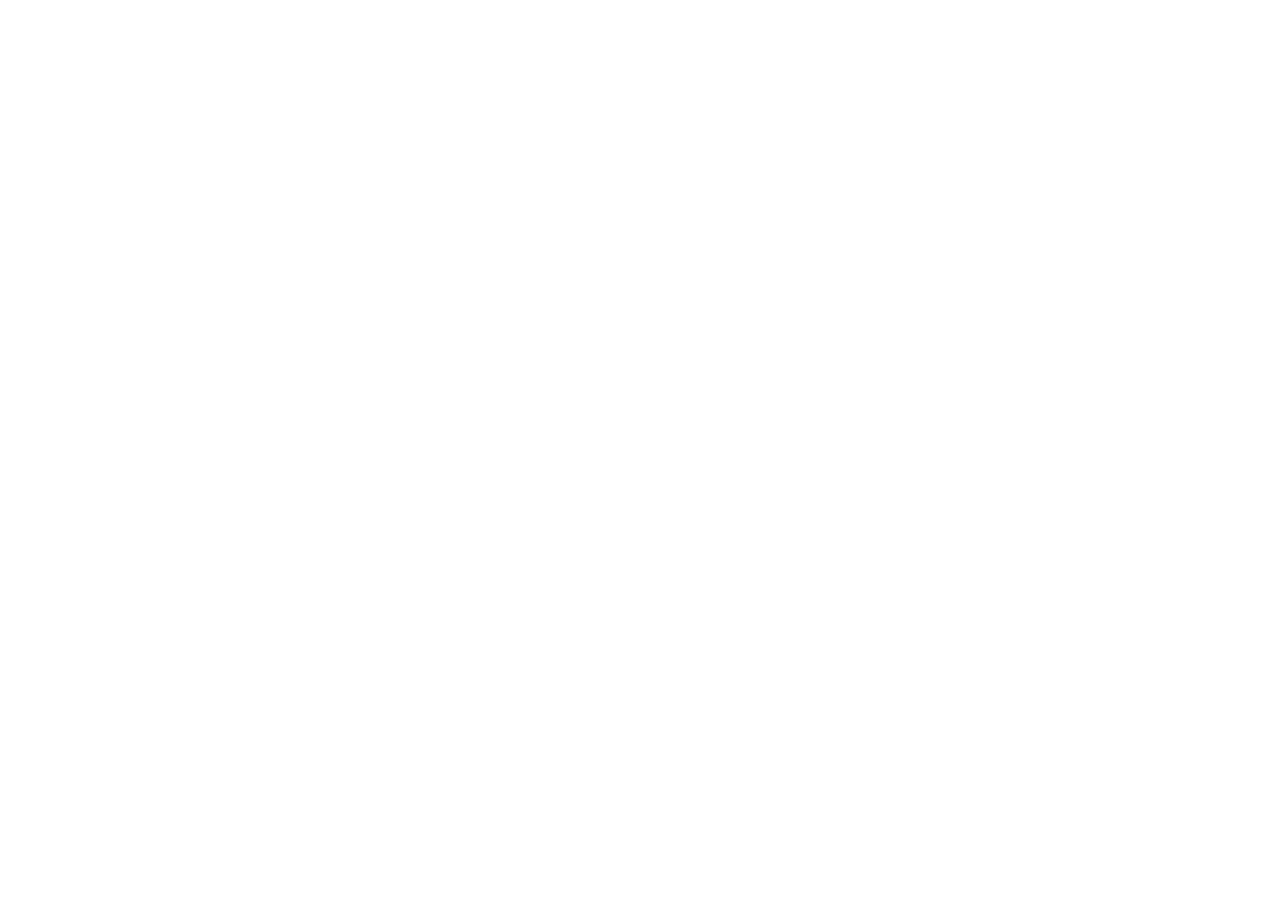
==== index.html @ bb88900d "start project" ====
<!DOCTYPE html>
<html lang="en">
<head>
  <meta charset="UTF-8">
  <title>dressw</title>
  <meta name="viewport"
        content="width=device-width, user-scalable=no, initial-scale=1.0, maximum-scale=1.0, minimum-scale=1.0">
  <meta http-equiv="X-UA-Compatible" content="ie=edge">
  <link rel="stylesheet" href="normalize.css">
  <link rel="stylesheet" href="css/style.css">
</head>
<body>

</body>
</html>
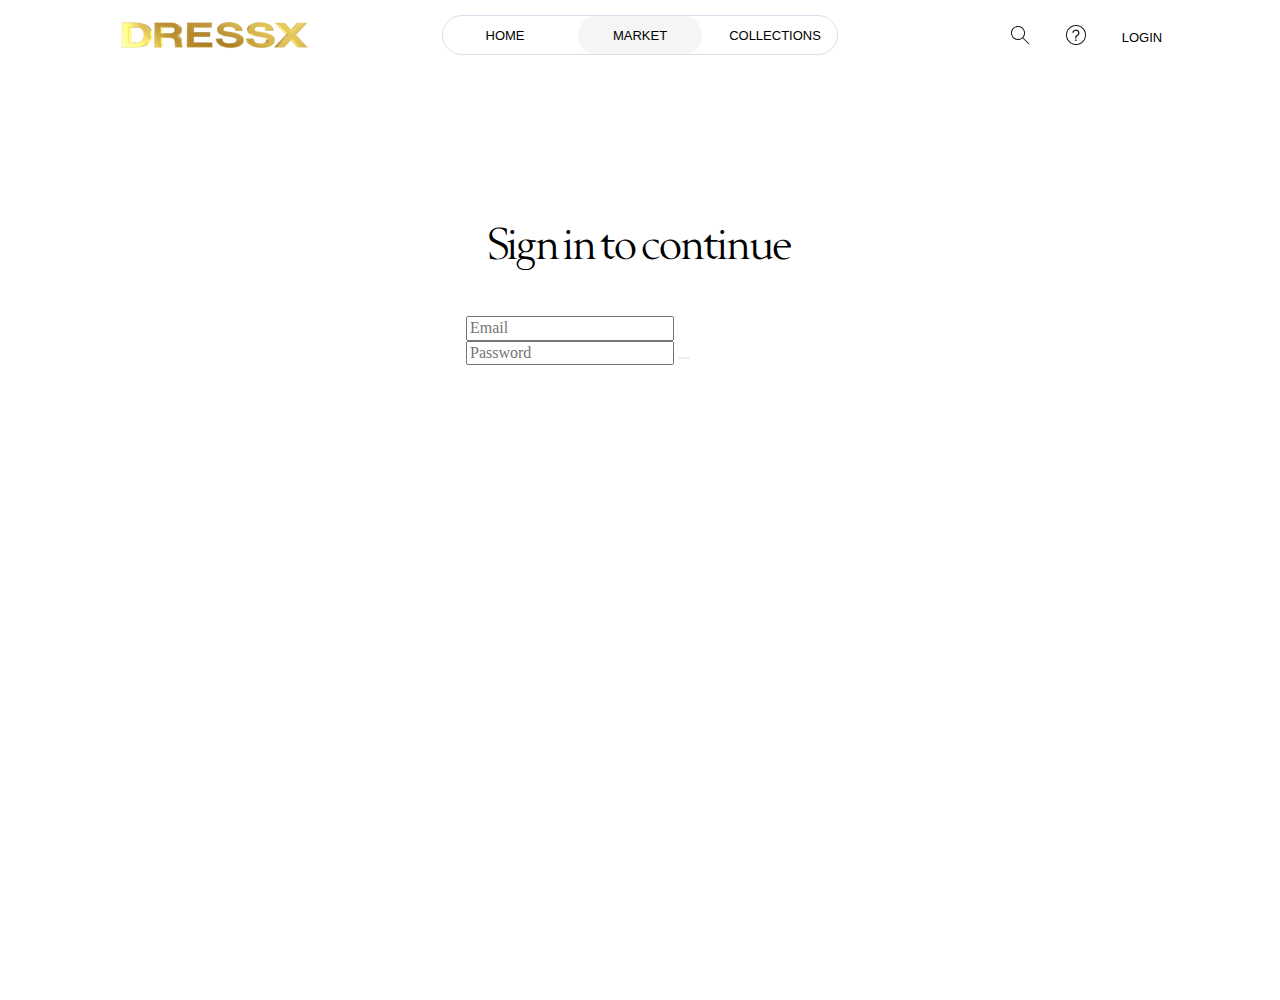
==== commit 4c01ce67: "end page sing-in" ====
--- a/index.html
+++ b/index.html
@@ -2,7 +2,7 @@
 <html lang="en">
 <head>
   <meta charset="UTF-8">
-  <title>dressw</title>
+  <title>Sign in to continue</title>
   <meta name="viewport"
         content="width=device-width, user-scalable=no, initial-scale=1.0, maximum-scale=1.0, minimum-scale=1.0">
   <meta http-equiv="X-UA-Compatible" content="ie=edge">
@@ -10,6 +10,34 @@
   <link rel="stylesheet" href="css/style.css">
 </head>
 <body>
-
+  <div class="container">
+    <header class="header">
+      <div class="logo">
+        <a href="#!" class="logo__link">
+          <img src="assets/logo-header.png" alt="logo" class="logo__img">
+        </a>
+      </div>
+      <div class="tabs">
+        <div class="tabs__item">home</div>
+        <div class="tabs__item tabs__item_active">market</div>
+        <div class="tabs__item">collections</div>
+      </div>
+      <div class="login-block">
+        <div class="login-block__inner">
+          <img src="assets/icon-search.png" alt="search">
+          <img src="assets/icon-question.png" alt="question">
+          <div class="login">login</div>
+        </div>
+      </div>
+    </header>
+    <div class="form-block">
+      <form class="form">
+        <legend class="form__legend">Sign in to continue</legend>
+        <input class="form__input input" type="email" required placeholder="Email">
+        <input class="form__input input" type="text" required placeholder="Password">
+        <button></button>
+      </form>
+    </div>
+  </div>
 </body>
 </html>
--- a/css/style.css
+++ b/css/style.css
@@ -0,0 +1,128 @@
+html {
+  box-sizing: border-box;
+  scroll-behavior: smooth; }
+
+*, *::before, *::after {
+  box-sizing: inherit; }
+
+li {
+  list-style-type: none; }
+
+a {
+  text-decoration: none; }
+
+img {
+  max-width: 100%;
+  height: auto; }
+
+body {
+  margin: 0;
+  overflow-x: hidden; }
+
+ul,
+h1,
+h2,
+h3,
+h4,
+h5,
+h6 {
+  padding: 0;
+  margin: 0; }
+
+button {
+  cursor: pointer;
+  color: #ffffff;
+  border: none; }
+
+.container {
+  max-width: 1680px;
+  min-height: 985px;
+  margin: 0 auto; }
+
+@font-face {
+  font-family: 'TT DRESSX';
+  src: url("../fonts/KoPubBatang-Regular.ttf"); }
+@font-face {
+  font-family: 'Teodor';
+  src: url("../fonts/OPTIBerling-Agency.otf"); }
+@font-face {
+  font-family: 'TT Hoves';
+  src: url("../fonts/TTHoves-Regular.ttf"); }
+.header {
+  margin: 15px 120px;
+  display: flex;
+  justify-content: space-between;
+  align-items: flex-start;
+  flex-direction: row;
+  flex-wrap: nowrap; }
+
+.logo, .login-block {
+  width: 190px;
+  height: 30px; }
+
+.logo {
+  margin: auto 0; }
+
+.tabs {
+  display: flex;
+  justify-content: space-between;
+  align-items: flex-start;
+  flex-direction: row;
+  flex-wrap: nowrap;
+  width: 396px;
+  height: 40px;
+  border: 1px solid #DADFEB;
+  border-radius: 70px; }
+  .tabs__item {
+    width: 124px;
+    height: 100%;
+    border-radius: 100px;
+    font-family: "TT DRESSX", sans-serif;
+    font-style: normal;
+    font-weight: 400;
+    font-size: 13px;
+    text-transform: uppercase;
+    text-align: center;
+    line-height: 40px; }
+    .tabs__item_active {
+      background: #F5F5F5; }
+
+.login-block {
+  font-family: "TT DRESSX", sans-serif;
+  font-style: normal;
+  font-weight: 400;
+  font-size: 13px;
+  width: 190px;
+  height: 20px;
+  margin-top: auto;
+  margin-bottom: auto;
+  text-transform: uppercase; }
+  .login-block__inner {
+    width: 152.2px;
+    height: 20px;
+    margin: auto 0 auto 40px;
+    display: flex;
+    justify-content: space-between;
+    align-items: flex-start;
+    flex-direction: row;
+    flex-wrap: nowrap; }
+  .login-block .login {
+    padding-top: 6px; }
+
+.form-block {
+  margin: 165px auto 0 auto;
+  width: 348px; }
+
+.form {
+  width: 100%; }
+  .form__legend {
+    width: 100%;
+    margin-bottom: 44.5px;
+    font-family: "Teodor", sans-serif;
+    font-style: normal;
+    font-weight: 400;
+    font-size: 45px;
+    letter-spacing: -0.02em;
+    text-align: center; }
+
+/*# sourceMappingURL=style.css.map */
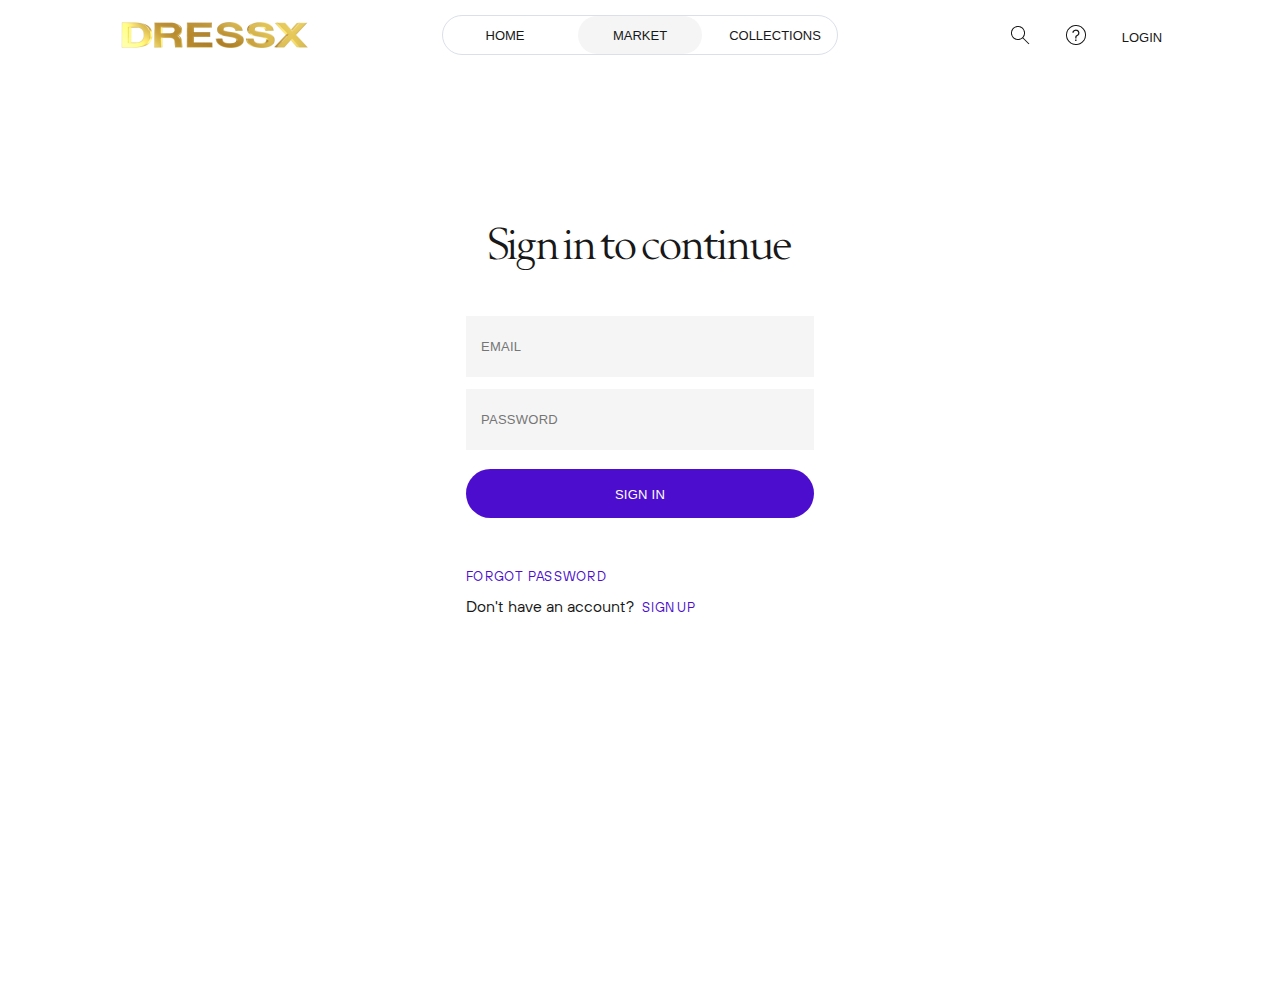
==== commit dae1fd42: "adaptive page sign in for mobile" ====
--- a/index.html
+++ b/index.html
@@ -12,6 +12,10 @@
 <body>
   <div class="container">
     <header class="header">
+      <div class="burger">
+        <span class="burger__item burger_top"></span>
+        <span class="burger__item burger_bottom"></span>
+      </div>
       <div class="logo">
         <a href="#!" class="logo__link">
           <img src="assets/logo-header.png" alt="logo" class="logo__img">
@@ -24,9 +28,9 @@
       </div>
       <div class="login-block">
         <div class="login-block__inner">
-          <img src="assets/icon-search.png" alt="search">
-          <img src="assets/icon-question.png" alt="question">
-          <div class="login">login</div>
+          <img class="login-block__search" src="assets/icon-search.png" alt="search">
+          <img class="login-block__question" src="assets/icon-question.png" alt="question">
+          <a href="#!" class="login-block__login">login</a>
         </div>
       </div>
     </header>
@@ -35,8 +39,12 @@
         <legend class="form__legend">Sign in to continue</legend>
         <input class="form__input input" type="email" required placeholder="Email">
         <input class="form__input input" type="text" required placeholder="Password">
-        <button></button>
+        <button class="btn">sign in</button>
       </form>
+    </div>
+    <div class="links-block">
+      <a href="#!" class="links-block__forgot">forgot password</a>
+      <div class="links-block__question">Don't have an account? <a href="#!">sign up</a></div>
     </div>
   </div>
 </body>
--- a/css/style.css
+++ b/css/style.css
@@ -9,7 +9,8 @@
   list-style-type: none; }
 
 a {
-  text-decoration: none; }
+  text-decoration: none;
+  color: #181818; }
 
 img {
   max-width: 100%;
@@ -17,7 +18,8 @@
 
 body {
   margin: 0;
-  overflow-x: hidden; }
+  overflow-x: hidden;
+  color: #181818; }
 
 ul,
 h1,
@@ -48,6 +50,35 @@
 @font-face {
   font-family: 'TT Hoves';
   src: url("../fonts/TTHoves-Regular.ttf"); }
+.input {
+  width: 348px;
+  height: 61px;
+  background: #F5F5F5;
+  border: none;
+  outline: #F5F5F5;
+  font-family: "TT DRESSX", sans-serif;
+  font-style: normal;
+  font-weight: 400;
+  font-size: 13px;
+  padding-left: 15px;
+  margin-bottom: 12px;
+  letter-spacing: 0.02em;
+  text-transform: uppercase; }
+
+.btn {
+  width: 348px;
+  height: 49px;
+  background: #4C0DCE;
+  border-radius: 100px;
+  margin-top: 7px;
+  font-family: "TT DRESSX", sans-serif;
+  font-style: normal;
+  font-weight: 400;
+  font-size: 13px;
+  line-height: 49px;
+  letter-spacing: 0.02em;
+  text-transform: uppercase; }
+
 .header {
   margin: 15px 120px;
   display: flex;
@@ -55,6 +86,23 @@
   align-items: flex-start;
   flex-direction: row;
   flex-wrap: nowrap; }
+
+.burger {
+  display: none;
+  width: 20px;
+  height: 20px;
+  position: relative; }
+  .burger__item {
+    position: absolute;
+    width: 16px;
+    height: 1px;
+    background: #181818;
+    left: 50%;
+    transform: translateX(-50%); }
+  .burger_top {
+    top: 6.5px; }
+  .burger_bottom {
+    bottom: 7px; }
 
 .logo, .login-block {
   width: 190px;
@@ -106,9 +154,40 @@
     align-items: flex-start;
     flex-direction: row;
     flex-wrap: nowrap; }
-  .login-block .login {
+  .login-block__login {
     padding-top: 6px; }
 
+.tabs_active {
+  display: block; }
+
+.links-block {
+  width: 348px;
+  margin: 49.2px auto 0 auto; }
+
+@media (max-width: 1100px) {
+  .header {
+    margin: 20px 10px; } }
+@media (max-width: 850px) {
+  .burger {
+    display: block; }
+
+  .tabs,
+  .login-block__question,
+  .login-block__login {
+    display: none; }
+
+  .login-block,
+  .login-block__inner {
+    width: auto;
+    margin: 0; }
+
+  .logo {
+    width: 139.33px;
+    height: 22px;
+    margin: 0 auto; }
+
+  .question {
+    margin-top: 11px; } }
 .form-block {
   margin: 165px auto 0 auto;
   width: 348px; }
@@ -125,4 +204,25 @@
     letter-spacing: -0.02em;
     text-align: center; }
 
+.links-block__forgot {
+  font-family: "TT Hoves", sans-serif;
+  font-style: normal;
+  font-weight: 400;
+  font-size: 13px;
+  letter-spacing: 0.02em;
+  text-transform: uppercase;
+  color: #4C0DCE; }
+.links-block__question {
+  font-family: "TT Hoves", sans-serif;
+  font-style: normal;
+  font-weight: 400;
+  font-size: 16px;
+  margin-top: 11px; }
+  .links-block__question a {
+    letter-spacing: 0.02em;
+    text-transform: uppercase;
+    font-size: 13px;
+    margin-left: 3px;
+    color: #4C0DCE; }
+
 /*# sourceMappingURL=style.css.map */
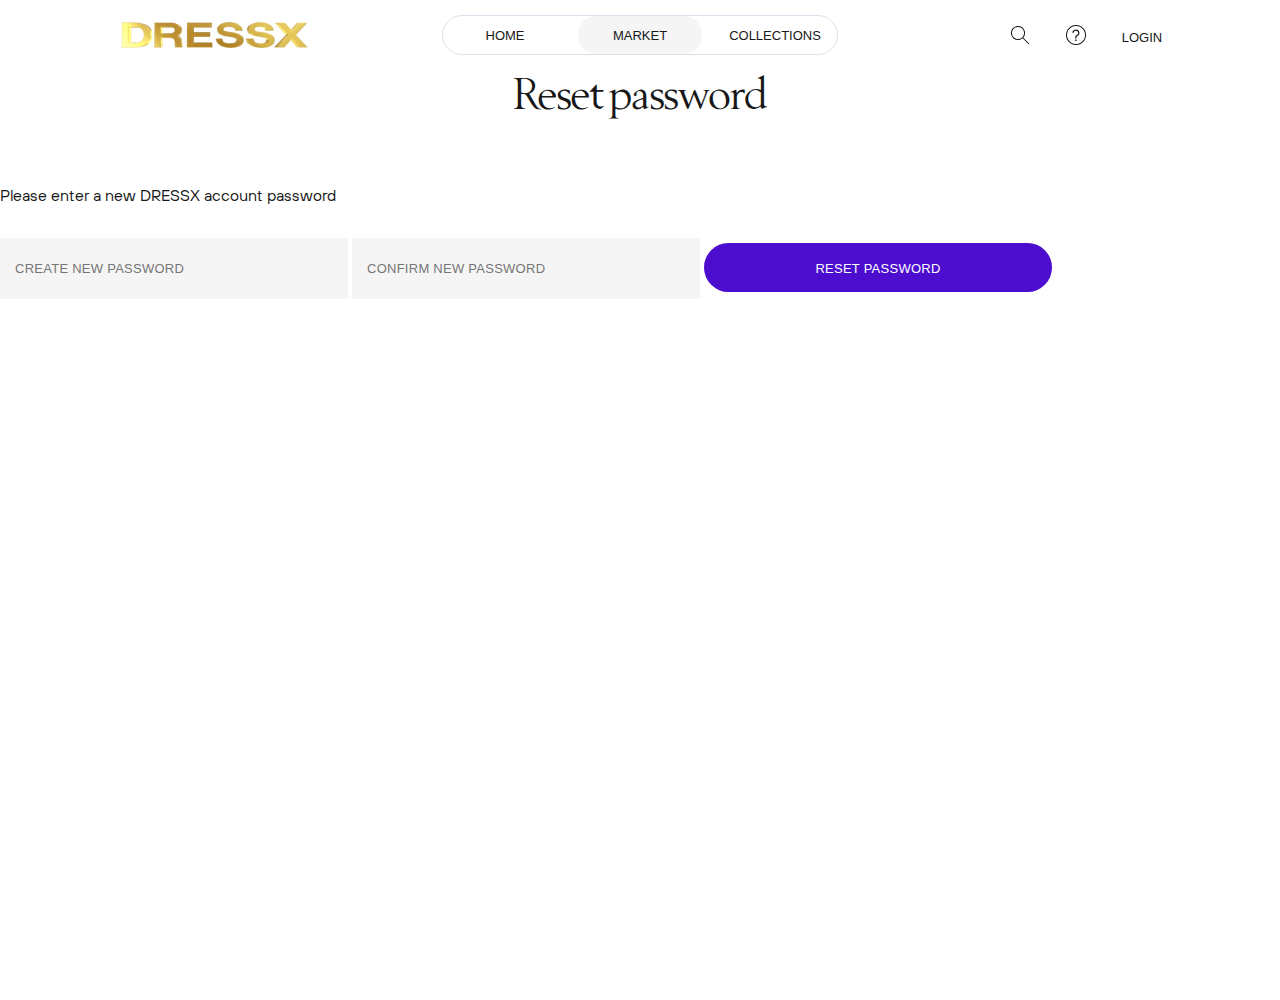
==== commit 87c93375: "add style for page thank and routing" ====
--- a/index.html
+++ b/index.html
@@ -34,18 +34,47 @@
         </div>
       </div>
     </header>
-    <div class="form-block">
+    <div class="form-block form-block_hide" id="sign-to-continue">
       <form class="form">
-        <legend class="form__legend">Sign in to continue</legend>
+        <h2 class="form__title title">Sign in to continue</h2>
         <input class="form__input input" type="email" required placeholder="Email">
         <input class="form__input input" type="text" required placeholder="Password">
         <button class="btn">sign in</button>
       </form>
+      <div class="links-block">
+        <a href="#!" class="links-block__forgot" id="go-forgot">forgot password</a>
+        <div class="links-block__question">Don't have an account? <a href="#!">sign up</a></div>
+      </div>
     </div>
-    <div class="links-block">
-      <a href="#!" class="links-block__forgot">forgot password</a>
-      <div class="links-block__question">Don't have an account? <a href="#!">sign up</a></div>
+    <form class="forgot-form forgot-form_hide" id="forgot-password">
+      <form class="form">
+        <h2 class="form__title title">Forgot password</h2>
+        <div class="form__descr descr">
+          Please enter the e-mail address you use to log in, and we’ll send you a link to reset your password.
+        </div>
+        <input class="form__input input" type="email" placeholder="Your email">
+        <button class="btn" id="reset-password">reset password</button>
+      </form>
+    </form>
+    <div class="thanks-block thanks-block_hide" id="thanks-block">
+      <h2 class="thanks-block__title title title_modify">Thank you</h2>
+      <div class="thanks-block__descr descr">
+        An email has been sent to natalia@dressx.com
+      </div>
+    </div>
+    <div class="reset-pass-block" id="reset-pass-block"> <!-- reset-pass-block_hide -->
+      <form class="form">
+        <h2 class="form__title title">Reset password</h2>
+        <div class="form__descr descr">
+          Please enter a new DRESSX account password
+        </div>
+        <input class="form__input input" type="text" required placeholder="create new password">
+        <input class="form__input input" type="text" required placeholder="confirm new password">
+        <button class="btn">reset password</button>
+      </form>
     </div>
   </div>
+
+  <script src="js/index.js"></script>
 </body>
 </html>
--- a/css/style.css
+++ b/css/style.css
@@ -78,6 +78,26 @@
   line-height: 49px;
   letter-spacing: 0.02em;
   text-transform: uppercase; }
+
+.title {
+  width: 100%;
+  margin-bottom: 44.5px;
+  font-family: "Teodor", sans-serif;
+  font-style: normal;
+  font-weight: 400;
+  font-size: 45px;
+  letter-spacing: -0.02em;
+  text-align: center; }
+  .title_modify {
+    margin-bottom: -5.5px; }
+
+.descr {
+  font-family: "TT Hoves", sans-serif;
+  font-style: normal;
+  font-weight: 400;
+  font-size: 16px;
+  padding: 19px 0 29.5px 0;
+  line-height: 21.6px; }
 
 .header {
   margin: 15px 120px;
@@ -192,17 +212,11 @@
   margin: 165px auto 0 auto;
   width: 348px; }
 
+.form-block_hide {
+  display: none; }
+
 .form {
   width: 100%; }
-  .form__legend {
-    width: 100%;
-    margin-bottom: 44.5px;
-    font-family: "Teodor", sans-serif;
-    font-style: normal;
-    font-weight: 400;
-    font-size: 45px;
-    letter-spacing: -0.02em;
-    text-align: center; }
 
 .links-block__forgot {
   font-family: "TT Hoves", sans-serif;
@@ -225,4 +239,21 @@
     margin-left: 3px;
     color: #4C0DCE; }
 
+.forgot-form {
+  width: 348px;
+  margin: 206px auto 0 auto; }
+
+.forgot-form_hide {
+  display: none; }
+
+.thanks-block {
+  width: 327px;
+  margin: 321px auto 0 auto; }
+
+.thanks-block_hide {
+  display: none; }
+
+.reset-pass-block_hide {
+  display: none; }
+
 /*# sourceMappingURL=style.css.map */
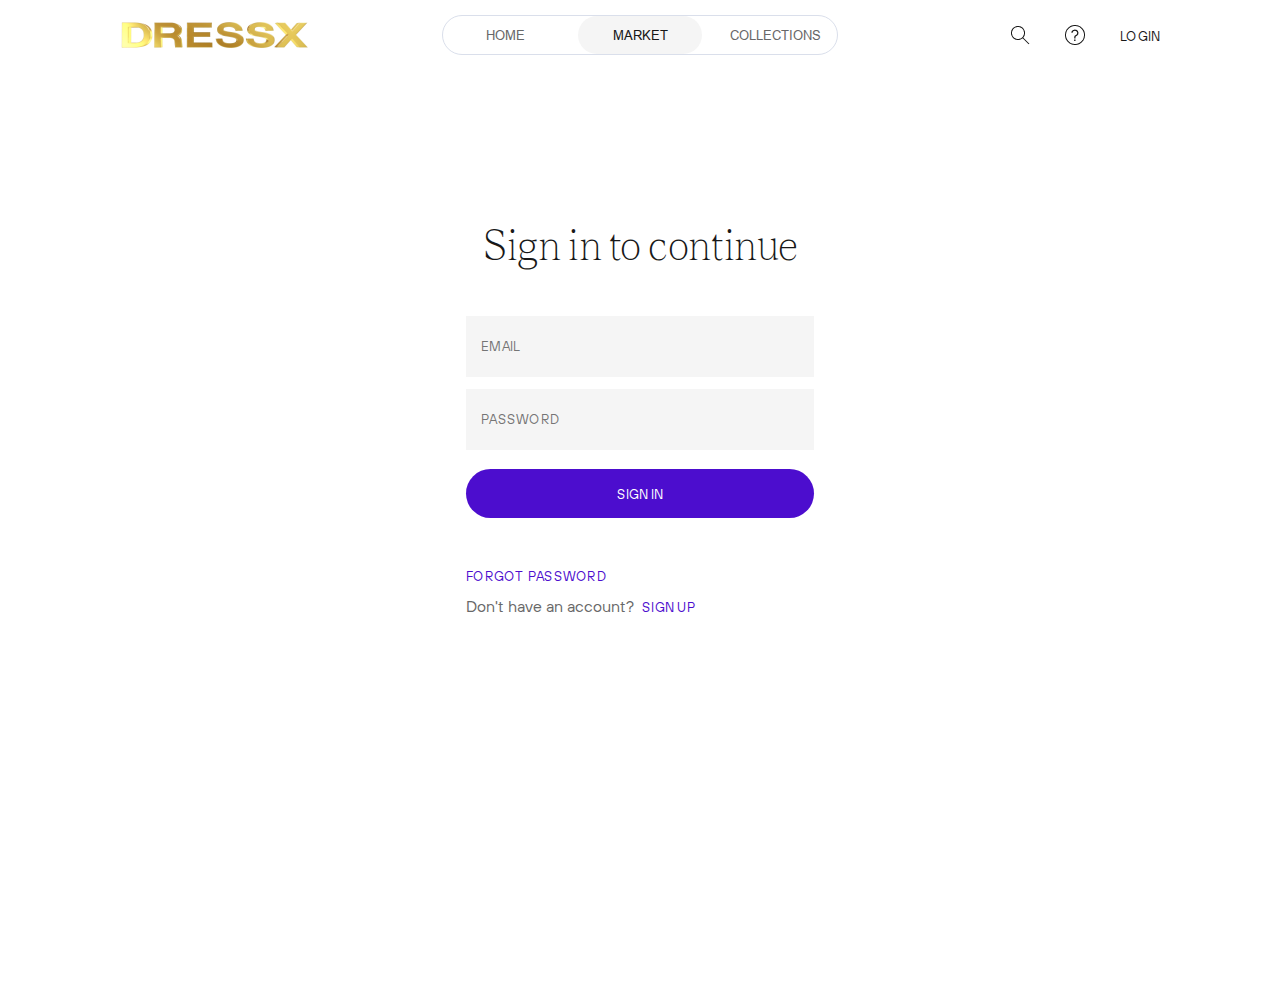
==== commit 084d4cd2: "add style for sing up pages" ====
--- a/index.html
+++ b/index.html
@@ -34,44 +34,56 @@
         </div>
       </div>
     </header>
-    <div class="form-block form-block_hide" id="sign-to-continue">
+    <div class="form-block start" id="sign-to-continue"> <!-- start forgot-form_hide -->
       <form class="form">
         <h2 class="form__title title">Sign in to continue</h2>
         <input class="form__input input" type="email" required placeholder="Email">
         <input class="form__input input" type="text" required placeholder="Password">
-        <button class="btn">sign in</button>
+        <button class="btn btn_modify">sign in</button>
       </form>
       <div class="links-block">
         <a href="#!" class="links-block__forgot" id="go-forgot">forgot password</a>
         <div class="links-block__question">Don't have an account? <a href="#!">sign up</a></div>
       </div>
     </div>
-    <form class="forgot-form forgot-form_hide" id="forgot-password">
+    <div class="forgot-form forgot-form_hide" id="forgot-password"> <!-- forgot-form_hide -->
       <form class="form">
         <h2 class="form__title title">Forgot password</h2>
         <div class="form__descr descr">
           Please enter the e-mail address you use to log in, and we’ll send you a link to reset your password.
         </div>
-        <input class="form__input input" type="email" placeholder="Your email">
+        <div class="form__input-wrapper">
+          <div>Your email</div>
+          <input class="form__input" type="email" placeholder="natalia@email.com">
+        </div>
         <button class="btn" id="reset-password">reset password</button>
       </form>
-    </form>
-    <div class="thanks-block thanks-block_hide" id="thanks-block">
+    </div>
+    <div class="thanks-block thanks-block_hide" id="thanks-block"> <!--thanks-block_hide -->
       <h2 class="thanks-block__title title title_modify">Thank you</h2>
       <div class="thanks-block__descr descr">
         An email has been sent to natalia@dressx.com
       </div>
     </div>
-    <div class="reset-pass-block" id="reset-pass-block"> <!-- reset-pass-block_hide -->
+    <div class="reset-pass-block reset-pass-block_hide" id="reset-pass-block"> <!--reset-pass-block_hide-->
       <form class="form">
         <h2 class="form__title title">Reset password</h2>
-        <div class="form__descr descr">
+        <div class="form__descr descr descr_modify">
           Please enter a new DRESSX account password
         </div>
         <input class="form__input input" type="text" required placeholder="create new password">
         <input class="form__input input" type="text" required placeholder="confirm new password">
-        <button class="btn">reset password</button>
+        <button class="btn btn_modify" id="reset">reset password</button>
       </form>
+    </div>
+    <div class="success-block success-block_hide" id="success-block"> <!--success-block_hide-->
+      <h2 class="success-block__title title title_modify">Password reset successfully</h2>
+      <div class="success-block__descr descr descr_pt">
+        You can now login with your new password
+      </div>
+      <a href="pages/login.html" id="go-login">
+        <button class="btn">back to login</button>
+      </a>
     </div>
   </div>
 
--- a/css/style.css
+++ b/css/style.css
@@ -42,62 +42,74 @@
   margin: 0 auto; }
 
 @font-face {
-  font-family: 'TT DRESSX';
-  src: url("../fonts/KoPubBatang-Regular.ttf"); }
+  font-family: 'Arial';
+  src: url("../fonts/ArialMT.ttf");
+  src: local(""), url("../fonts/ArialMT.woff") format("woff"); }
 @font-face {
-  font-family: 'Teodor';
-  src: url("../fonts/OPTIBerling-Agency.otf"); }
+  font-family: 'Teodor-Thin';
+  src: url("../fonts/Teodor-Thin.ttf");
+  src: local(""), url("../fonts/Teodor-Thin.woff") format("woff"), url("../fonts/Teodor-Thin.woff2") format("woff2"); }
 @font-face {
-  font-family: 'TT Hoves';
-  src: url("../fonts/TTHoves-Regular.ttf"); }
+  font-family: 'TTHoves-Light';
+  src: url("../fonts/TTHoves-Light.ttf");
+  src: local(""), url("../fonts/Teodor-Thin.woff2") format("woff2"); }
+@font-face {
+  font-family: 'TTHoves-Regular';
+  src: url("../fonts/TTHoves-Regular.ttf");
+  src: local(""), url("../fonts/TTHoves-Regular.woff2") format("woff2"); }
 .input {
   width: 348px;
   height: 61px;
   background: #F5F5F5;
   border: none;
   outline: #F5F5F5;
-  font-family: "TT DRESSX", sans-serif;
+  font-family: "TTHoves-Regular", sans-serif;
   font-style: normal;
   font-weight: 400;
   font-size: 13px;
   padding-left: 15px;
   margin-bottom: 12px;
   letter-spacing: 0.02em;
-  text-transform: uppercase; }
+  text-transform: uppercase;
+  color: #686868; }
 
 .btn {
   width: 348px;
   height: 49px;
   background: #4C0DCE;
   border-radius: 100px;
-  margin-top: 7px;
-  font-family: "TT DRESSX", sans-serif;
+  font-family: "TTHoves-Regular", sans-serif;
   font-style: normal;
   font-weight: 400;
   font-size: 13px;
   line-height: 49px;
-  letter-spacing: 0.02em;
   text-transform: uppercase; }
+  .btn_modify {
+    margin-top: 7px; }
 
 .title {
   width: 100%;
   margin-bottom: 44.5px;
-  font-family: "Teodor", sans-serif;
+  font-family: "Teodor-Thin", sans-serif;
   font-style: normal;
   font-weight: 400;
   font-size: 45px;
-  letter-spacing: -0.02em;
+  letter-spacing: -0.01em;
   text-align: center; }
   .title_modify {
     margin-bottom: -5.5px; }
 
 .descr {
-  font-family: "TT Hoves", sans-serif;
+  font-family: "TTHoves-Regular", sans-serif;
   font-style: normal;
   font-weight: 400;
   font-size: 16px;
   padding: 19px 0 29.5px 0;
   line-height: 21.6px; }
+  .descr_modify {
+    text-align: center; }
+  .descr_pt {
+    padding-top: 19.6px; }
 
 .header {
   margin: 15px 120px;
@@ -145,7 +157,8 @@
     width: 124px;
     height: 100%;
     border-radius: 100px;
-    font-family: "TT DRESSX", sans-serif;
+    color: #686868;
+    font-family: "Arial", sans-serif;
     font-style: normal;
     font-weight: 400;
     font-size: 13px;
@@ -153,10 +166,11 @@
     text-align: center;
     line-height: 40px; }
     .tabs__item_active {
-      background: #F5F5F5; }
+      background: #F5F5F5;
+      color: #181818; }
 
 .login-block {
-  font-family: "TT DRESSX", sans-serif;
+  font-family: "TTHoves-Regular", sans-serif;
   font-style: normal;
   font-weight: 400;
   font-size: 13px;
@@ -164,6 +178,7 @@
   height: 20px;
   margin-top: auto;
   margin-bottom: auto;
+  letter-spacing: 0.02em;
   text-transform: uppercase; }
   .login-block__inner {
     width: 152.2px;
@@ -175,7 +190,9 @@
     flex-direction: row;
     flex-wrap: nowrap; }
   .login-block__login {
-    padding-top: 6px; }
+    padding-top: 5.2px;
+    padding-right: 1.7px;
+    color: #181818; }
 
 .tabs_active {
   display: block; }
@@ -219,7 +236,7 @@
   width: 100%; }
 
 .links-block__forgot {
-  font-family: "TT Hoves", sans-serif;
+  font-family: "TTHoves-Regular", sans-serif;
   font-style: normal;
   font-weight: 400;
   font-size: 13px;
@@ -227,11 +244,12 @@
   text-transform: uppercase;
   color: #4C0DCE; }
 .links-block__question {
-  font-family: "TT Hoves", sans-serif;
+  font-family: "TTHoves-Regular", sans-serif;
   font-style: normal;
   font-weight: 400;
   font-size: 16px;
-  margin-top: 11px; }
+  margin-top: 11px;
+  color: #686868; }
   .links-block__question a {
     letter-spacing: 0.02em;
     text-transform: uppercase;
@@ -241,19 +259,50 @@
 
 .forgot-form {
   width: 348px;
-  margin: 206px auto 0 auto; }
-
-.forgot-form_hide {
+  margin: 205px auto 0 auto; }
+
+.form__input-wrapper {
+  width: 349px;
+  height: 61px;
+  background: #F5F5F5;
+  padding: 10.4px 15px 0 15px;
+  margin-bottom: 20px; }
+  .form__input-wrapper div {
+    font-family: "TTHoves-Regular", sans-serif;
+    font-style: normal;
+    font-weight: 400;
+    font-size: 13px;
+    letter-spacing: 0.02em;
+    text-transform: uppercase;
+    color: #686868; }
+  .form__input-wrapper .form__input {
+    font-family: "TTHoves-Regular", sans-serif;
+    font-style: normal;
+    font-weight: 400;
+    font-size: 16px;
+    width: 100%;
+    border: none;
+    outline: transparent;
+    background: transparent;
+    margin: 3.5px 0 0 -2px; }
+
+.forgot-form_hide,
+.thanks-block_hide,
+.reset-pass-block_hide,
+.success-block_hide {
   display: none; }
 
 .thanks-block {
   width: 327px;
   margin: 321px auto 0 auto; }
 
-.thanks-block_hide {
-  display: none; }
-
-.reset-pass-block_hide {
-  display: none; }
+.reset-pass-block {
+  width: 349px;
+  margin: 180px auto 0 auto; }
+
+.success-block {
+  width: 467px;
+  margin: 280px auto 0 auto;
+  text-align: center; }
 
 /*# sourceMappingURL=style.css.map */
